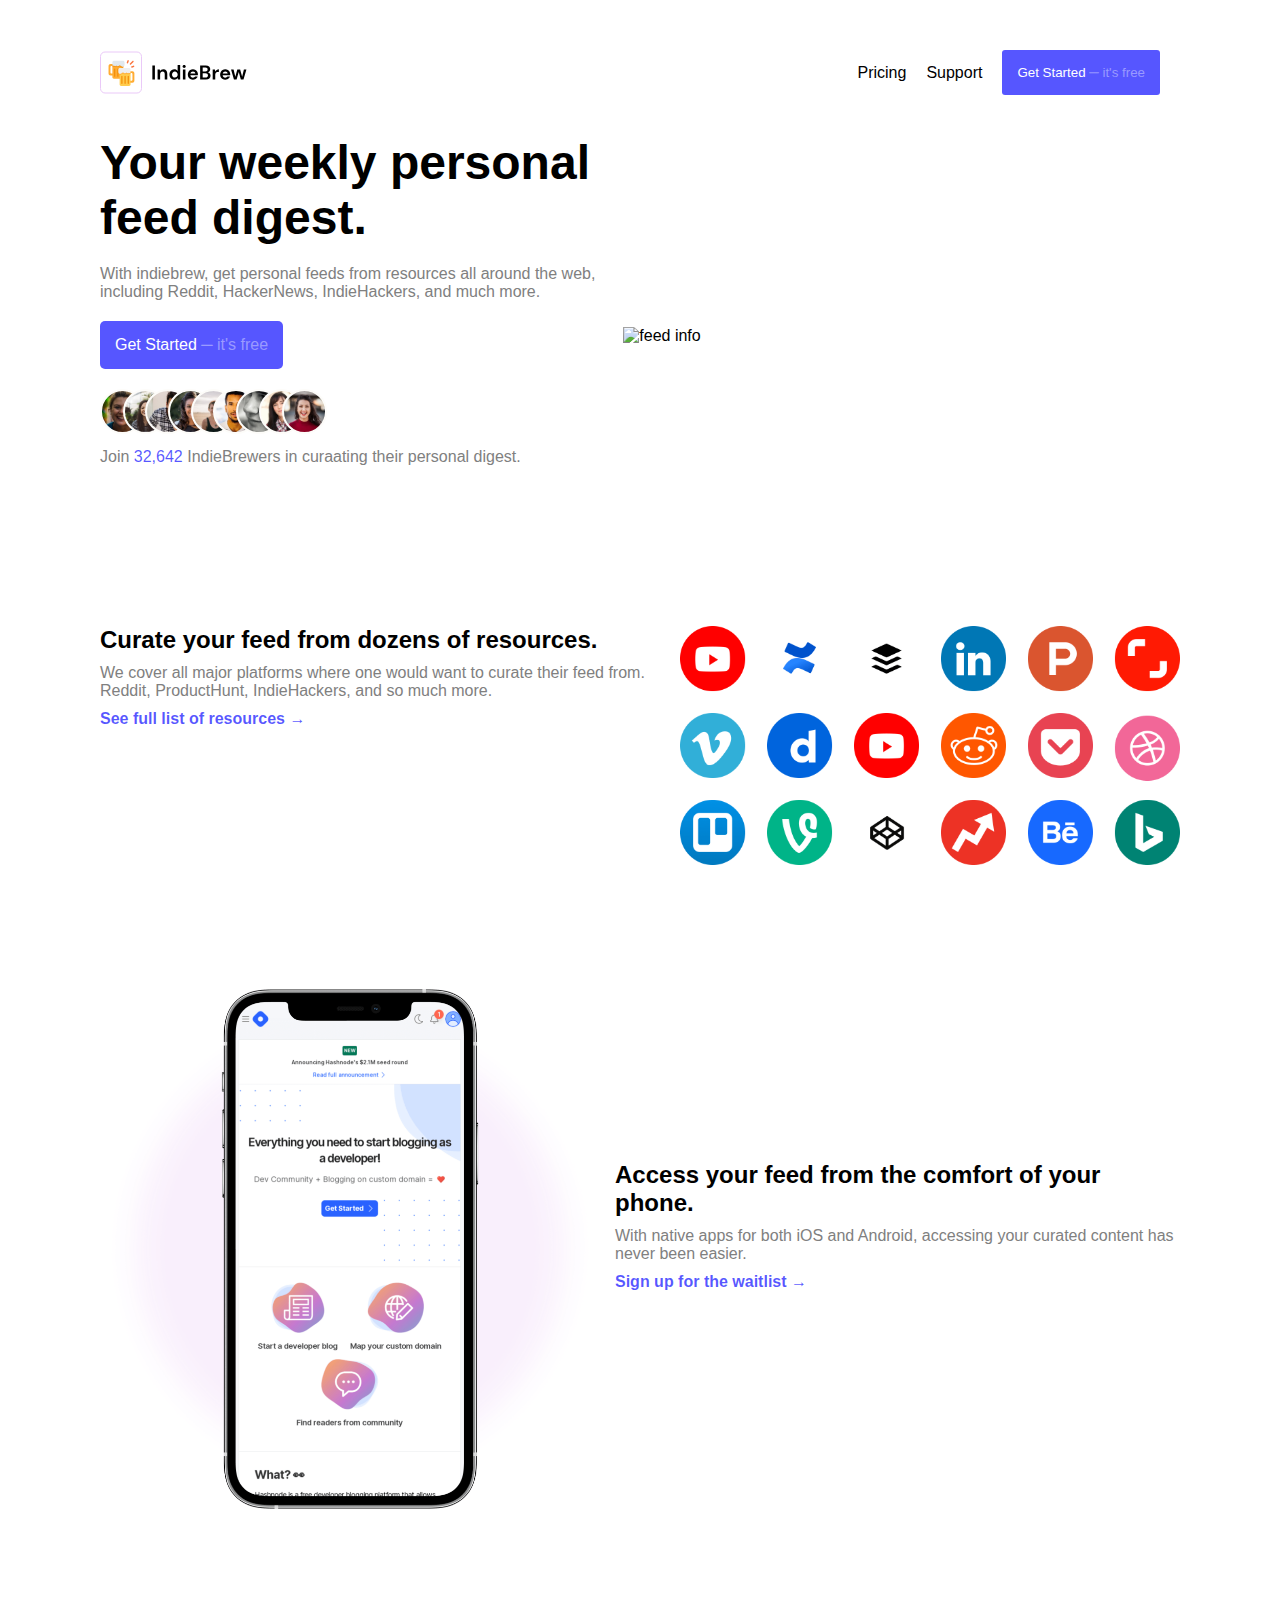
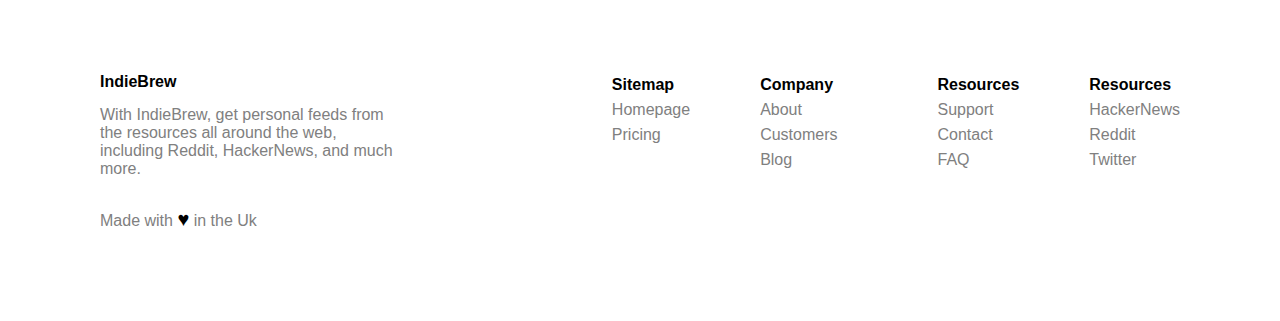
==== index.html @ 06c8d7fa "Add files via upload" ====
<!DOCTYPE html>
<html lang="en">
<head>
    <meta charset="UTF-8">
    <meta http-equiv="X-UA-Compatible" content="IE=edge">
    <meta name="viewport" content="width=device-width, initial-scale=1.0">
    <link rel="stylesheet" href="style.css">
    <title>Document</title>
</head>
<body>
    <header>
        <nav>
            <img src="Logo.svg" alt="Logo">
            <ul class="navbar">
                <li><a href="#">Pricing</a></li>
                <li><a href="#">Support</a></li>
                <li>
                    <button class="btn2">
                    <a href="./signup.html">Get Started <span > &#9472; it's free</span></a>
                    </button>
                </li>
            </ul>
            <img src="Hamburger Menu.svg" alt="menu" class="hamburger">
        </nav>
    </header>
    <section class="digest">
        <div class="feed">
            <img src="feed mockup.png" alt="feed info" width="100%">
        </div>
        <div>
            <div>
                <h2>
                    Your weekly personal feed digest.
                </h2>
                <p>
                    With indiebrew, get personal feeds from resources all around the
                    web, including Reddit, HackerNews, IndieHackers, and much more.
                </p>
            </div>
            <button class="btn1">
                <a href="./signup.html">Get Started <span > &#9472; it's free</span></a>
            </button>
            <div>
                <img src="User Avatars.svg" alt="user avatar" class="avatar">
            </div>
            <p>
                Join <span>32,642</span> IndieBrewers in curaating their personal digest.
            </p>
        </div>
    </section>
    <section class="socials">
        <div>
            <img src="Social Media Icons.png" alt="social media" width="100%" class="social-media">
        </div>
        <div>
            <h2>
                Curate your feed from dozens of resources.
            </h2>
            <p>
                We cover all major platforms where one would want to curate their 
                feed from. Reddit, ProductHunt, IndieHackers, and so much more.
            </p>
            <a href="#"><b>See full list of resources &rarr;</b></a>
        </div>
    </section>
    <section class="access">
        <div>
            <img class="phone" src="Phone Mockup.png" alt="phone" width="100%">
        </div>
        <div>
            <h2>
                Access your feed from the comfort of your phone.
            </h2>
            <p>
                With native apps for both iOS and Android, accessing your curated
                content has never been easier.
            </p>
            <a href="#"><b>Sign up for the waitlist &rarr;</b></a>
        </div>
    </section>
    <footer>
        <div class="info">
            <div class="info1">
                <h4> <b>IndieBrew</b></h4>
                <p class="info1-use">
                    With IndieBrew, get personal feeds from the resources
                    all around the web, including Reddit, HackerNews, and much more.
                </p>
                <p class="info1-love">
                    Made with <span style="font-size: 20px; color:black;">&hearts;</span> in the Uk
                </p>
            </div>
            <div class="ctn">
                <div class="ctn1">
                    <div class="info2">
                        <b class="head">Sitemap</b>
                        <p>Homepage</p>
                        <p>Pricing</p>
                    </div>
                    <div class="info3">
                        <b class="head">Company</b>
                        <p>About</p>
                        <p>Customers</p>
                        <p>Blog</p>
                    </div>
                </div>
                <div class="ctn2">
                    <div class="info4">
                        <b class="head">Resources</b>
                        <p>Support</p>
                        <p>Contact</p>
                        <p>FAQ</p>
                    </div>
                    <div class="info5">
                        <b class="head">Resources</b>
                        <p>HackerNews</p>
                        <p>Reddit</p>
                        <p>Twitter</p>
                    </div>
                </div>
            </div>
        </div>
    </footer> 
</body>
</html>
---- style.css ----
*{
    margin: 0;
    padding: 0 ;
    box-sizing: border-box;
    font-family: Arial, Helvetica, sans-serif;
}
header{
    padding: 50px 20px 0;
}
nav{
    display: flex;
    justify-content: space-between;
}nav ul{
    display: none;
}
.feed{
    margin-top: 50px;
}
.digest{
    padding: 0px 20px 40px;
}
.digest h2{
    font-size: 3em;
    margin-bottom: 20px;
}
.digest p{
    color: rgba(128, 128, 128);
    margin-bottom: 20px;
}
.btn1 {
    background-color: rgba(0, 0, 255, 0.664);
    color: #fff;
    font-size: 1em;
    border: none;
    border-radius: 5px;
    padding: 15px;
    margin-bottom: 20px;
}
.btn1 a{
    text-decoration: none;
    color: #fff;
}
.btn1 span{
    color: rgba(255, 255, 255, 0.404);
}
.digest p > span{
    color: rgba(0, 0, 255, 0.664);
}
.avatar{
    margin-bottom: 10px;
}
.socials{
    padding: 100px 20px 10px;
}
.socials p, .access p, footer p{
    color: rgba(128, 128, 128);
}
.social-media{
    margin-bottom: 10px;
}
.socials h2, .socials p, .access h2, .access p{
    margin-bottom: 10px;
}
.socials a, .access a{
    color: rgba(0, 0, 255, 0.664);
    text-decoration: none;
    font-weight: 700;
    cursor: pointer;
}
.access h2{
    margin-top: 10px;
}
.phone{
    margin-top: 60px;
}
.access{
    padding: 40px 20px 50px;
}
footer{
    padding: 50px 20px 60px;
}
.info1, .info1-use{
    margin-bottom: 30px;
}
h4{
    margin-bottom: 15px;
}
.ctn{
    display: flex;
    justify-content: space-between;
}
.info2, .info3, .info4, .info5{
    margin-bottom: 30px;
    line-height: 25px;
}
.info3{
    margin-top: 55px;
}
@media screen and (min-width:650px) {
    header, .access, .digest, .socials, footer{
        padding-left: 40px;
        padding-right: 40px;
    }
    .hamburger{
        display: none;
    }
    nav ul{
        display: flex;
        align-items: center;
        list-style: none;
        gap: 20px;
        margin-right: 20px;
    }
    .navbar a{
        text-decoration: none;
        color: #000;
    }
    .btn2 {
        background-color: rgba(0, 0, 255, 0.664);
        color: #fff;
        border: none;
        border-radius: 3px;
        padding: 15px;
    }
    .btn2 a{
        color: #fff;
    }
    .btn2 span{
        color: rgba(255, 255, 255, 0.404);
    }
    .socials{
        display: flex;
        flex-direction: row-reverse;
        gap: 15px;
    }
    .access{
        display: flex;
        align-items: center;
        gap: 15px;
    }
    .info {
        display: flex;
        justify-content: space-between;
    }
    .info1{
        width: 300px;
    }
    .ctn{
        display: flex;
        gap: 150px;
    }
    .social-media, .phone{
        width: 300px;
    }
}
@media screen and (min-width:900px) {
    header, .access, .digest, .socials, footer{
        padding-left: 100px;
        padding-right: 100px;
    }
    .digest{
        margin-top: 40px;
        display: flex;
        flex-direction: row-reverse;
        align-items: center;
    }
    .feed{
        width: 1000px;
    }
    .social-media, .phone{
        width: 500px;
    }
    .ctn{
        gap: 100px;
        display: flex;
        align-items: center;
        justify-content: center;
    }
    .ctn1, .ctn2{
        display: inline-flex;
        gap: 70px;
    }
    .info3{
        margin-top: 0;
    }
    .info1{
        padding-top: 60px;
    }
}
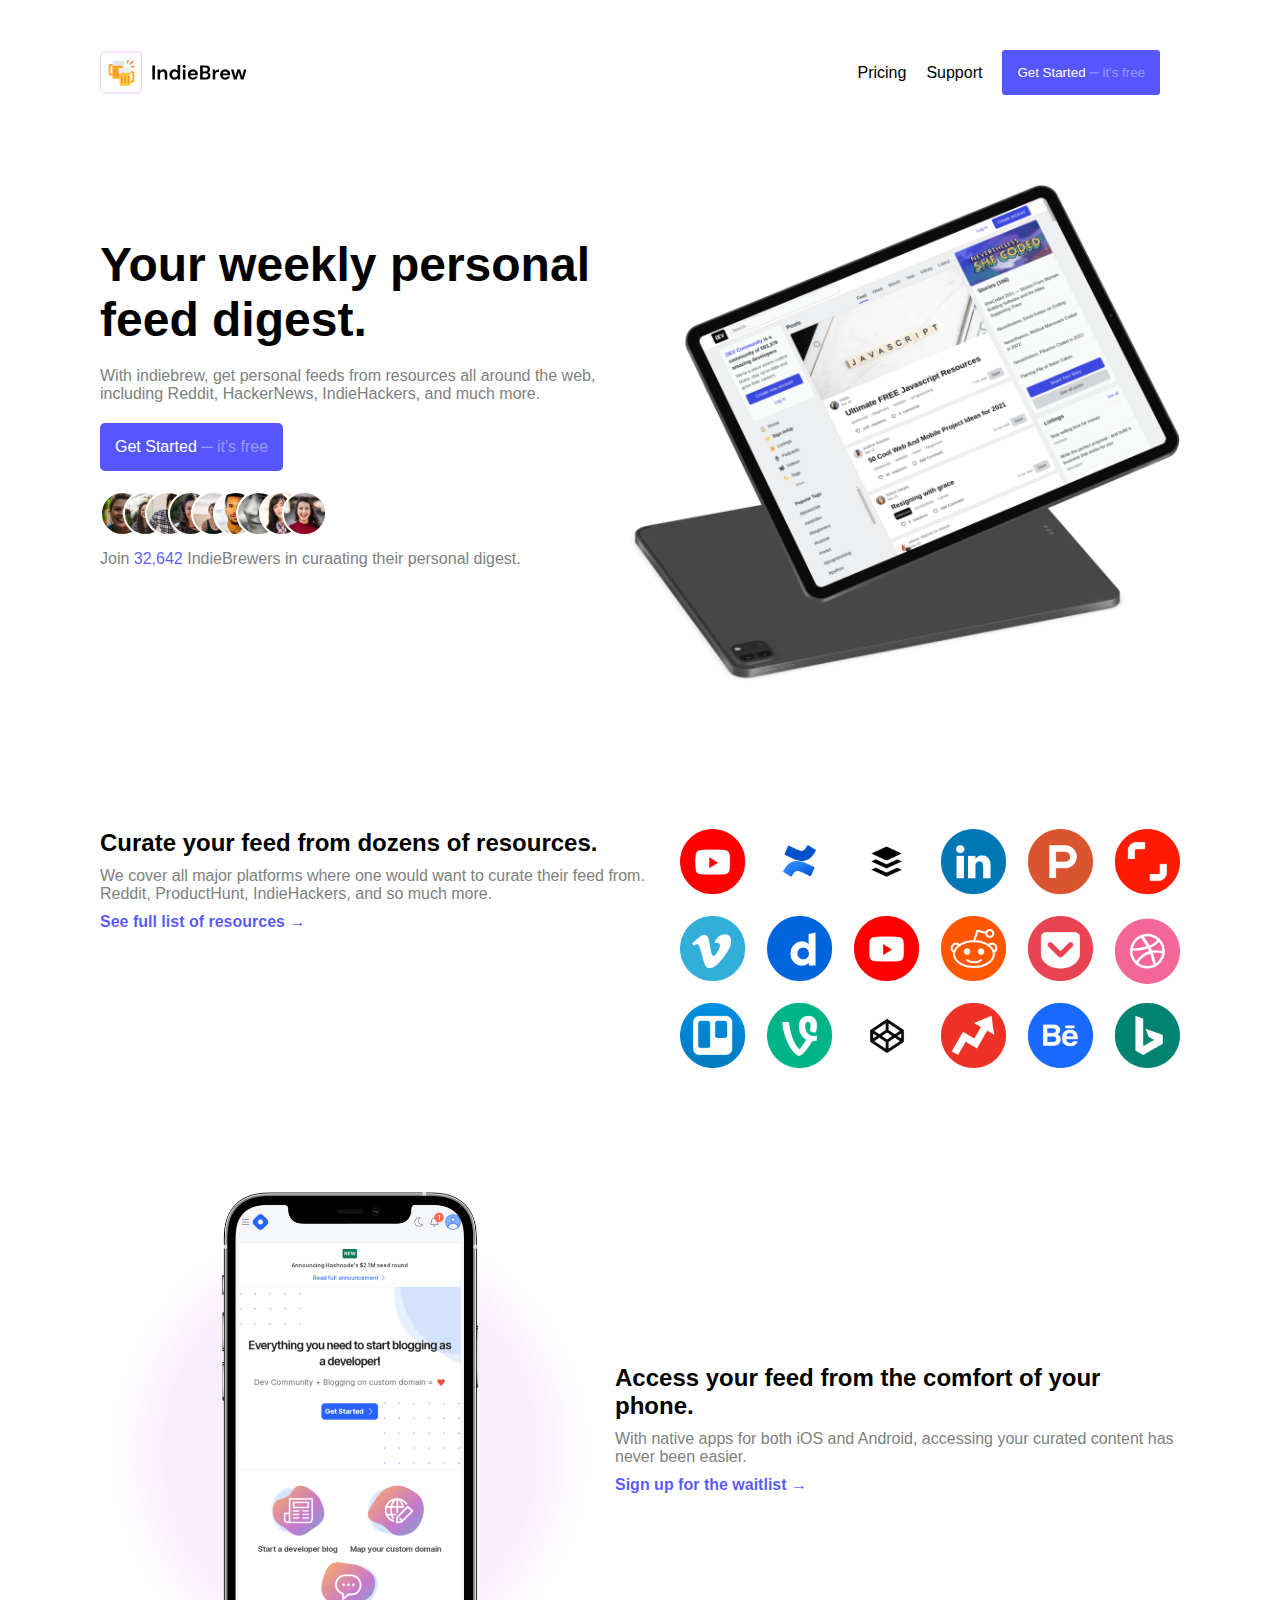
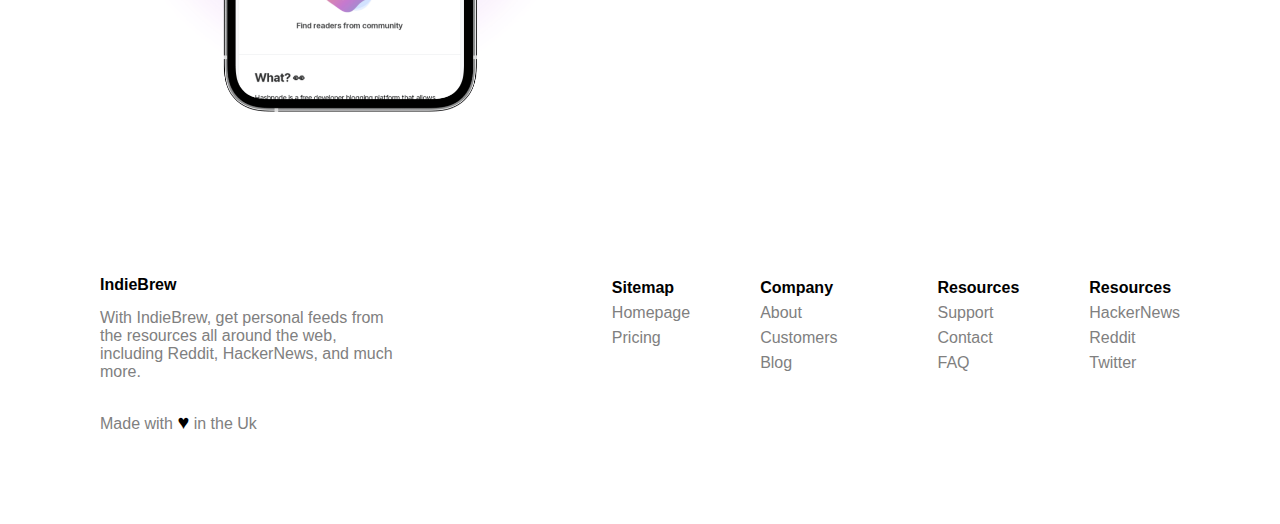
==== commit f964a438: "Update index.html" ====
--- a/index.html
+++ b/index.html
@@ -25,7 +25,7 @@
     </header>
     <section class="digest">
         <div class="feed">
-            <img src="feed mockup.png" alt="feed info" width="100%">
+            <img src="Feed Mockup.png" alt="feed info" width="100%">
         </div>
         <div>
             <div>
@@ -122,4 +122,4 @@
         </div>
     </footer> 
 </body>
-</html>+</html>
